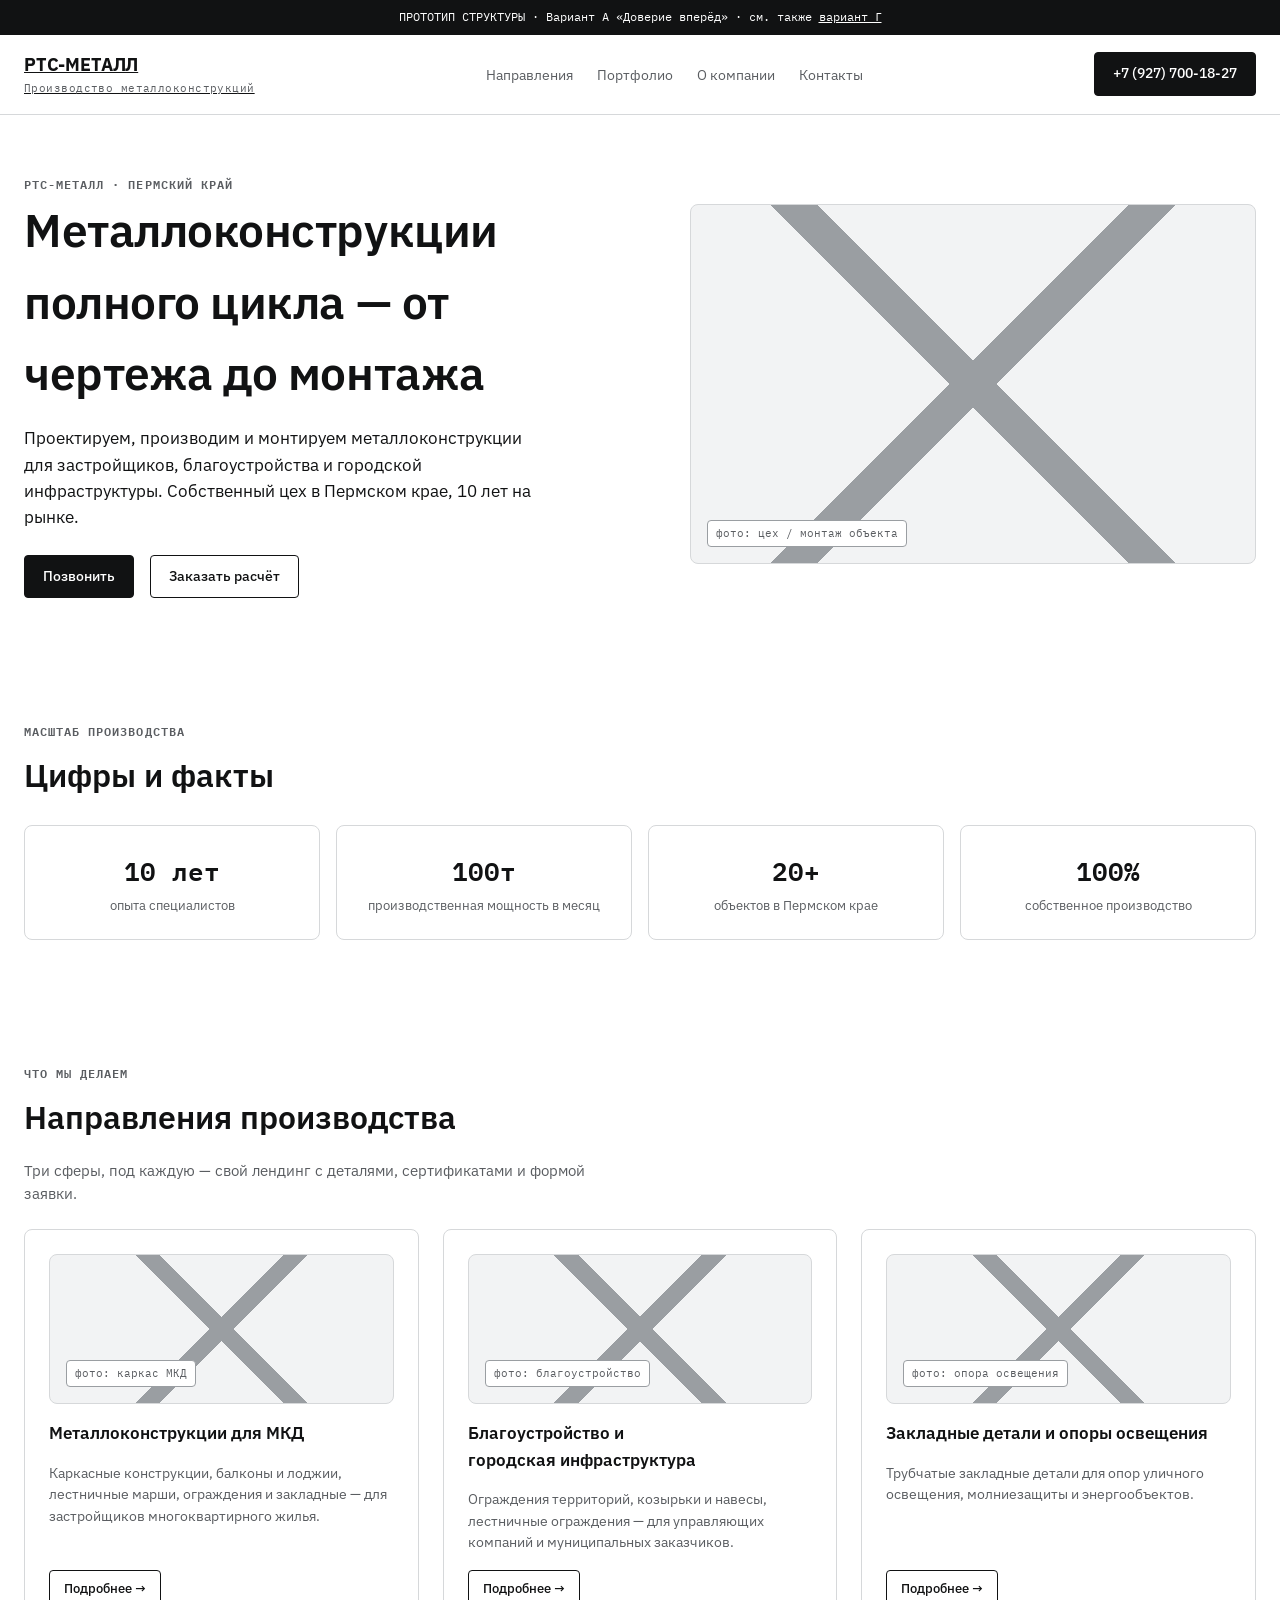
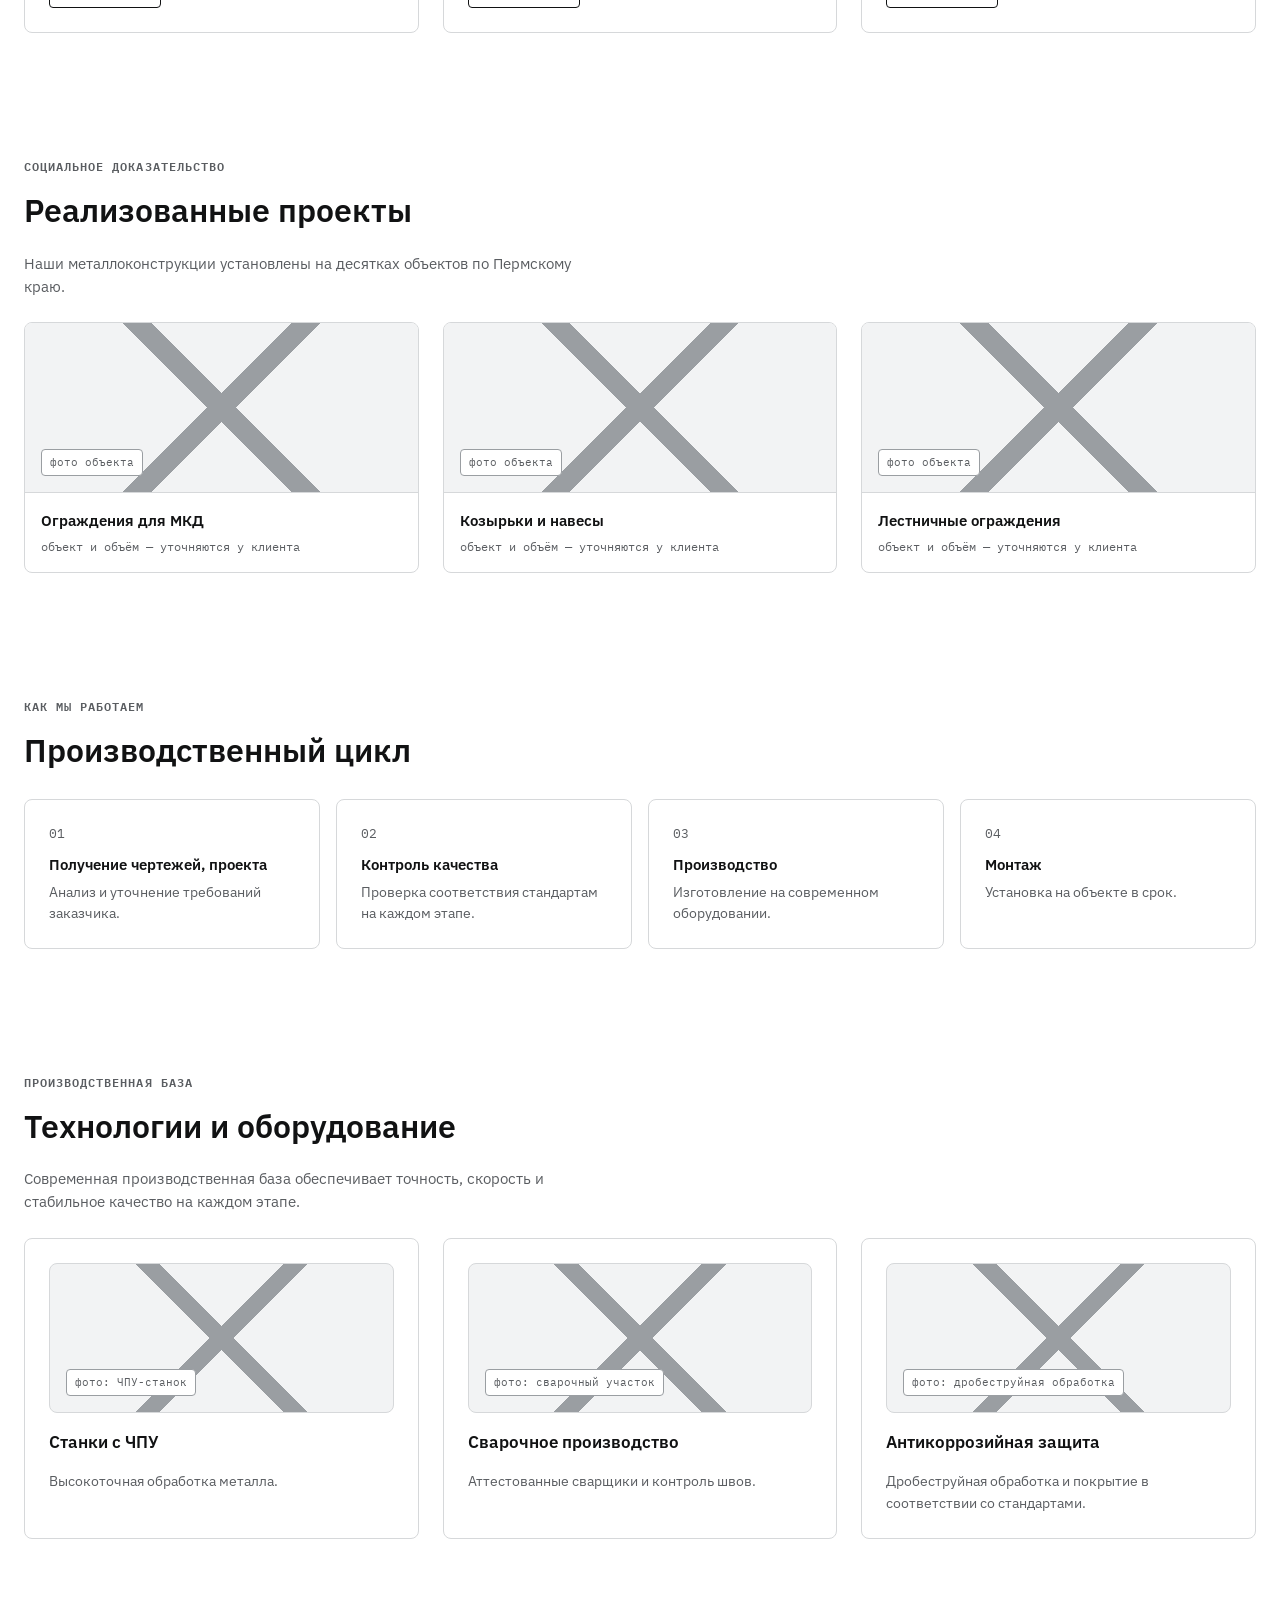
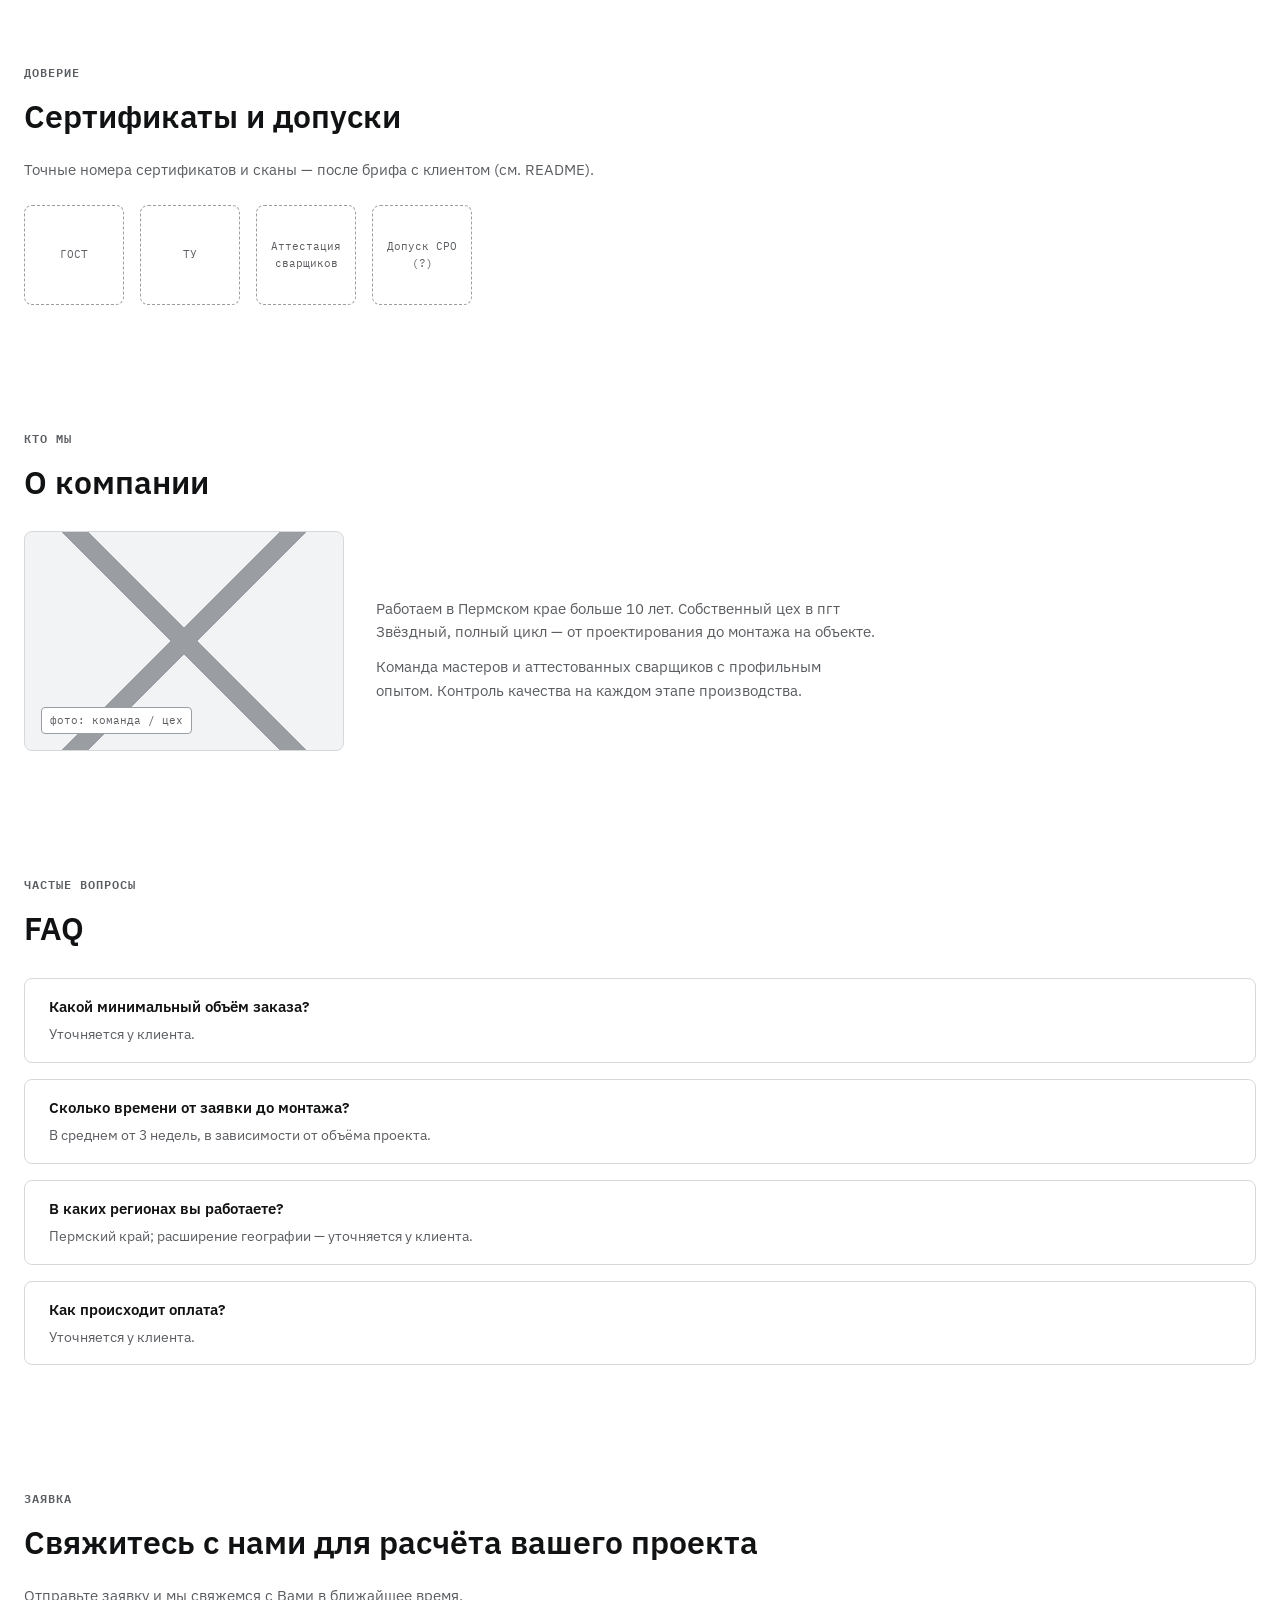
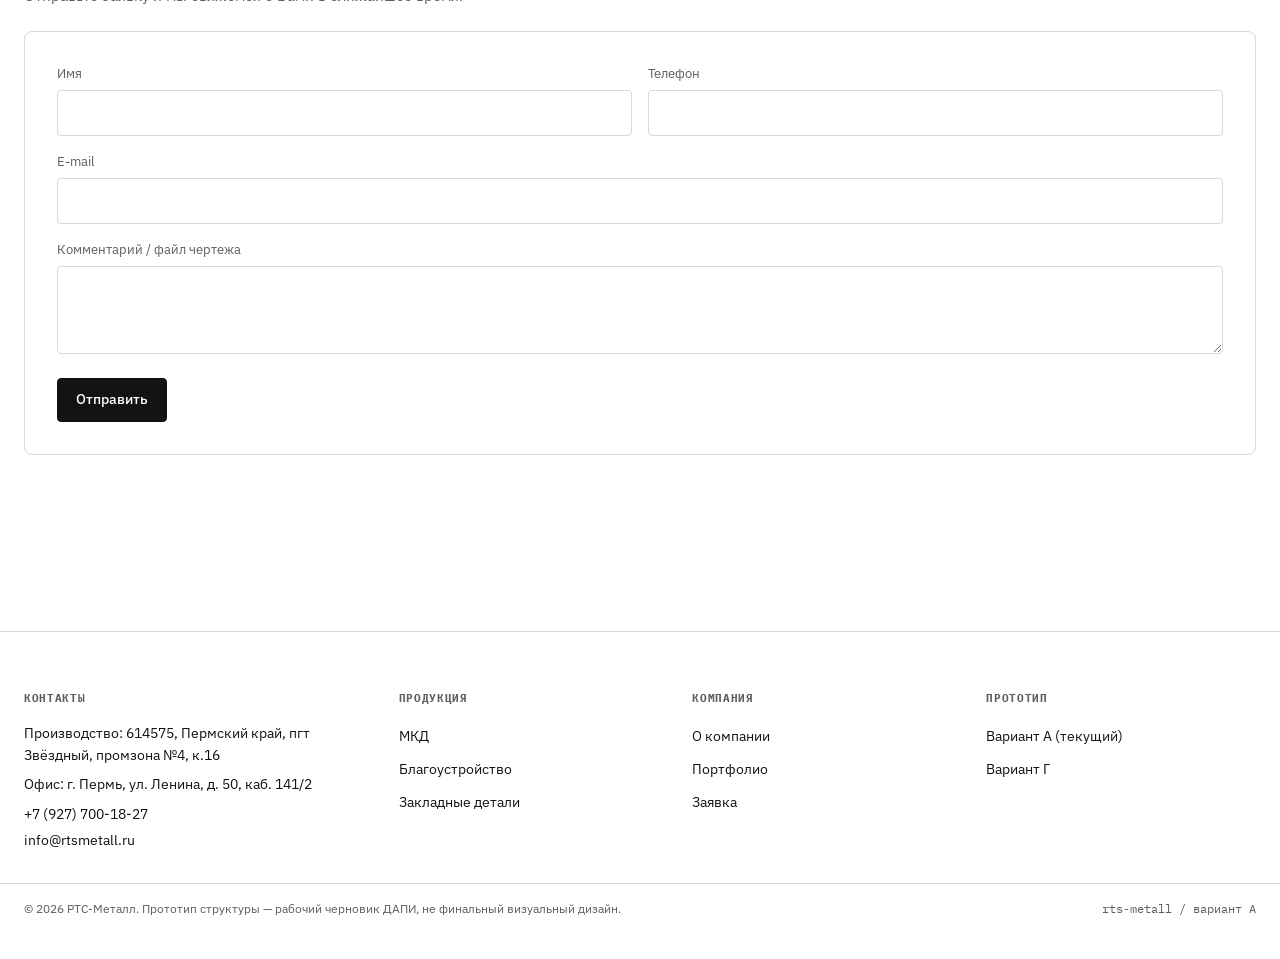
==== index.html @ 7f922df5 "РТС-Металл: черно-белый прототип структуры (варианты А и Г) Вариант А (/) — доверие вперед, цифры ср" ====
<!doctype html>
<html lang="ru">
<head>
<meta charset="utf-8">
<meta name="viewport" content="width=device-width, initial-scale=1">
<title>РТС-Металл — прототип (вариант А)</title>
<meta name="robots" content="noindex, nofollow">
<link rel="preconnect" href="https://fonts.googleapis.com">
<link rel="stylesheet" href="https://fonts.googleapis.com/css2?family=IBM+Plex+Sans:wght@400;500;600;700&family=IBM+Plex+Mono:wght@400;500;600&display=swap">
<link rel="stylesheet" href="/styles.css">
</head>
<body>

<div class="proto-bar">ПРОТОТИП СТРУКТУРЫ · Вариант А «Доверие вперёд» · см. также <a href="/v2/">вариант Г</a></div>

<header class="site-header">
  <div class="container row">
    <a href="/" class="logo">РТС-МЕТАЛЛ<small>Производство металлоконструкций</small></a>
    <ul class="main-nav">
      <li><a href="#directions">Направления</a></li>
      <li><a href="#cases">Портфолио</a></li>
      <li><a href="#company">О компании</a></li>
      <li><a href="#contacts">Контакты</a></li>
    </ul>
    <a class="btn solid" href="tel:+79277001827">+7 (927) 700-18-27</a>
  </div>
</header>

<main>

  <section class="container hero">
    <div>
      <span class="eyebrow">РТС-Металл · Пермский край</span>
      <h1>Металлоконструкции полного цикла — от чертежа до монтажа</h1>
      <p class="lede">Проектируем, производим и монтируем металлоконструкции для застройщиков, благоустройства и городской инфраструктуры. Собственный цех в Пермском крае, 10 лет на рынке.</p>
      <div class="ctas">
        <a class="btn solid" href="tel:+79277001827">Позвонить</a>
        <a class="btn" href="#form">Заказать расчёт</a>
      </div>
    </div>
    <div class="ph-img"><span class="cap">фото: цех / монтаж объекта</span></div>
  </section>

  <section class="container section">
    <span class="eyebrow">Масштаб производства</span>
    <h2>Цифры и факты</h2>
    <div class="stats-grid">
      <div class="stat-box"><div class="num">10 лет</div><div class="cap">опыта специалистов</div></div>
      <div class="stat-box"><div class="num">100т</div><div class="cap">производственная мощность в месяц</div></div>
      <div class="stat-box"><div class="num">20+</div><div class="cap">объектов в Пермском крае</div></div>
      <div class="stat-box"><div class="num">100%</div><div class="cap">собственное производство</div></div>
    </div>
  </section>

  <section class="container section" id="directions">
    <span class="eyebrow">Что мы делаем</span>
    <h2>Направления производства</h2>
    <p class="lede">Три сферы, под каждую — свой лендинг с деталями, сертификатами и формой заявки.</p>
    <div class="cards-3">
      <div class="card">
        <div class="ph-img"><span class="cap">фото: каркас МКД</span></div>
        <h3>Металлоконструкции для МКД</h3>
        <p>Каркасные конструкции, балконы и лоджии, лестничные марши, ограждения и закладные — для застройщиков многоквартирного жилья.</p>
        <a class="btn small" href="#">Подробнее →</a>
      </div>
      <div class="card">
        <div class="ph-img"><span class="cap">фото: благоустройство</span></div>
        <h3>Благоустройство и городская инфраструктура</h3>
        <p>Ограждения территорий, козырьки и навесы, лестничные ограждения — для управляющих компаний и муниципальных заказчиков.</p>
        <a class="btn small" href="#">Подробнее →</a>
      </div>
      <div class="card">
        <div class="ph-img"><span class="cap">фото: опора освещения</span></div>
        <h3>Закладные детали и опоры освещения</h3>
        <p>Трубчатые закладные детали для опор уличного освещения, молниезащиты и энергообъектов.</p>
        <a class="btn small" href="#">Подробнее →</a>
      </div>
    </div>
  </section>

  <section class="container section" id="cases">
    <span class="eyebrow">Социальное доказательство</span>
    <h2>Реализованные проекты</h2>
    <p class="lede">Наши металлоконструкции установлены на десятках объектов по Пермскому краю.</p>
    <div class="cases">
      <div class="case">
        <div class="ph-img"><span class="cap">фото объекта</span></div>
        <div class="body"><h4>Ограждения для МКД</h4><div class="meta">объект и объём — уточняются у клиента</div></div>
      </div>
      <div class="case">
        <div class="ph-img"><span class="cap">фото объекта</span></div>
        <div class="body"><h4>Козырьки и навесы</h4><div class="meta">объект и объём — уточняются у клиента</div></div>
      </div>
      <div class="case">
        <div class="ph-img"><span class="cap">фото объекта</span></div>
        <div class="body"><h4>Лестничные ограждения</h4><div class="meta">объект и объём — уточняются у клиента</div></div>
      </div>
    </div>
  </section>

  <section class="container section">
    <span class="eyebrow">Как мы работаем</span>
    <h2>Производственный цикл</h2>
    <div class="steps">
      <div class="step"><div class="n">01</div><h4>Получение чертежей, проекта</h4><p>Анализ и уточнение требований заказчика.</p></div>
      <div class="step"><div class="n">02</div><h4>Контроль качества</h4><p>Проверка соответствия стандартам на каждом этапе.</p></div>
      <div class="step"><div class="n">03</div><h4>Производство</h4><p>Изготовление на современном оборудовании.</p></div>
      <div class="step"><div class="n">04</div><h4>Монтаж</h4><p>Установка на объекте в срок.</p></div>
    </div>
  </section>

  <section class="container section">
    <span class="eyebrow">Производственная база</span>
    <h2>Технологии и оборудование</h2>
    <p class="lede">Современная производственная база обеспечивает точность, скорость и стабильное качество на каждом этапе.</p>
    <div class="cards-3">
      <div class="card"><div class="ph-img"><span class="cap">фото: ЧПУ-станок</span></div><h3>Станки с ЧПУ</h3><p>Высокоточная обработка металла.</p></div>
      <div class="card"><div class="ph-img"><span class="cap">фото: сварочный участок</span></div><h3>Сварочное производство</h3><p>Аттестованные сварщики и контроль швов.</p></div>
      <div class="card"><div class="ph-img"><span class="cap">фото: дробеструйная обработка</span></div><h3>Антикоррозийная защита</h3><p>Дробеструйная обработка и покрытие в соответствии со стандартами.</p></div>
    </div>
  </section>

  <section class="container section">
    <span class="eyebrow">Доверие</span>
    <h2>Сертификаты и допуски</h2>
    <p class="lede">Точные номера сертификатов и сканы — после брифа с клиентом (см. README).</p>
    <div class="badges">
      <div class="badge"><span>ГОСТ</span></div>
      <div class="badge"><span>ТУ</span></div>
      <div class="badge"><span>Аттестация сварщиков</span></div>
      <div class="badge"><span>Допуск СРО (?)</span></div>
    </div>
  </section>

  <section class="container section" id="company">
    <span class="eyebrow">Кто мы</span>
    <h2>О компании</h2>
    <div class="team">
      <div class="ph-img"><span class="cap">фото: команда / цех</span></div>
      <div>
        <p>Работаем в Пермском крае больше 10 лет. Собственный цех в пгт Звёздный, полный цикл — от проектирования до монтажа на объекте.</p>
        <p style="margin-top:12px">Команда мастеров и аттестованных сварщиков с профильным опытом. Контроль качества на каждом этапе производства.</p>
      </div>
    </div>
  </section>

  <section class="container section">
    <span class="eyebrow">Частые вопросы</span>
    <h2>FAQ</h2>
    <div class="faq">
      <div class="faq-item"><h4>Какой минимальный объём заказа?</h4><p>Уточняется у клиента.</p></div>
      <div class="faq-item"><h4>Сколько времени от заявки до монтажа?</h4><p>В среднем от 3 недель, в зависимости от объёма проекта.</p></div>
      <div class="faq-item"><h4>В каких регионах вы работаете?</h4><p>Пермский край; расширение географии — уточняется у клиента.</p></div>
      <div class="faq-item"><h4>Как происходит оплата?</h4><p>Уточняется у клиента.</p></div>
    </div>
  </section>

  <section class="container section" id="form">
    <span class="eyebrow">Заявка</span>
    <h2>Свяжитесь с нами для расчёта вашего проекта</h2>
    <p class="lede">Отправьте заявку и мы свяжемся с Вами в ближайшее время.</p>
    <form class="form">
      <div class="field"><label for="name">Имя</label><input id="name" type="text" required></div>
      <div class="field"><label for="phone">Телефон</label><input id="phone" type="tel" required></div>
      <div class="field full"><label for="email">E-mail</label><input id="email" type="email"></div>
      <div class="field full"><label for="comment">Комментарий / файл чертежа</label><textarea id="comment"></textarea></div>
      <button class="btn solid" type="submit">Отправить</button>
    </form>
  </section>

</main>

<footer class="site-footer" id="contacts">
  <div class="container footer-grid">
    <div>
      <h5>Контакты</h5>
      <p>Производство: 614575, Пермский край, пгт Звёздный, промзона №4, к.16</p>
      <p style="margin-top:8px">Офис: г. Пермь, ул. Ленина, д. 50, каб. 141/2</p>
      <p style="margin-top:8px"><a href="tel:+79277001827">+7 (927) 700-18-27</a></p>
      <p style="margin-top:4px"><a href="mailto:info@rtsmetall.ru">info@rtsmetall.ru</a></p>
    </div>
    <div>
      <h5>Продукция</h5>
      <ul><li><a href="#">МКД</a></li><li><a href="#">Благоустройство</a></li><li><a href="#">Закладные детали</a></li></ul>
    </div>
    <div>
      <h5>Компания</h5>
      <ul><li><a href="#company">О компании</a></li><li><a href="#cases">Портфолио</a></li><li><a href="#form">Заявка</a></li></ul>
    </div>
    <div>
      <h5>Прототип</h5>
      <ul><li><a href="/">Вариант А (текущий)</a></li><li><a href="/v2/">Вариант Г</a></li></ul>
    </div>
  </div>
  <div class="container footer-bottom">
    <span>© 2026 РТС-Металл. Прототип структуры — рабочий черновик ДАПИ, не финальный визуальный дизайн.</span>
    <span class="mono">rts-metall / вариант А</span>
  </div>
</footer>

</body>
</html>
---- styles.css ----
/* РТС-Металл — прототип. Чёрно-белый, без брендового цвета — рабочая структура.
   Токены ниже = черновик дизайн-системы проекта (см. README.md). */

:root{
  --ink:#111213;
  --ink-soft:#5a5d61;
  --line:#d6d8da;
  --line-strong:#9a9ea2;
  --panel:#f2f3f4;
  --bg:#ffffff;

  /* сетка 8px */
  --sp-1:8px; --sp-2:16px; --sp-3:24px; --sp-4:32px; --sp-5:40px; --sp-6:56px; --sp-7:80px; --sp-8:120px;
  --container:1280px;

  /* радиусы: 4 — контролы, 8 — карточки, 0 — full-bleed */
  --r-control:4px; --r-card:8px;
  --rhythm-desktop:120px; --rhythm-mobile:60px;
}

*{box-sizing:border-box}
html{-webkit-text-size-adjust:100%}
body{
  margin:0; background:var(--bg); color:var(--ink);
  font-family:"IBM Plex Sans",system-ui,-apple-system,"Segoe UI",sans-serif;
  line-height:1.55; font-size:16px;
}
.mono{font-family:"IBM Plex Mono",ui-monospace,Menlo,monospace}
h1,h2,h3,h4{margin:0; font-weight:600; text-wrap:balance}
p{margin:0}
a{color:inherit}
img{max-width:100%; display:block}
button{font:inherit; cursor:pointer}

.container{max-width:var(--container); margin:0 auto; padding:0 var(--sp-3)}
@media (max-width:720px){ .container{padding:0 var(--sp-2)} }

/* прототип-плашка */
.proto-bar{
  background:var(--ink); color:var(--bg); font-family:"IBM Plex Mono",monospace; font-size:12px;
  text-align:center; padding:var(--sp-1) var(--sp-2);
}
.proto-bar a{color:var(--bg); text-decoration:underline}

/* header */
.site-header{
  border-bottom:1px solid var(--line);
  padding:var(--sp-2) 0;
}
.site-header .row{display:flex; align-items:center; justify-content:space-between; gap:var(--sp-3)}
.logo{font-weight:700; font-size:18px; letter-spacing:-.01em}
.logo small{display:block; font-weight:400; font-size:11px; color:var(--ink-soft); font-family:"IBM Plex Mono",monospace; letter-spacing:.04em; margin-top:2px}
.main-nav{display:flex; gap:var(--sp-3); list-style:none; margin:0; padding:0}
.main-nav a{text-decoration:none; font-size:14px; color:var(--ink-soft)}
.main-nav a:hover{color:var(--ink)}
.btn{
  display:inline-flex; align-items:center; gap:6px; font-size:14px; font-weight:500;
  padding:10px 18px; border-radius:var(--r-control); border:1px solid var(--ink); text-decoration:none;
  background:transparent; color:var(--ink);
}
.btn.solid{background:var(--ink); color:var(--bg)}
.btn.small{padding:8px 14px; font-size:13px}
@media (max-width:760px){ .main-nav{display:none} }

/* section rhythm */
.section{padding-top:var(--rhythm-mobile); padding-bottom:0}
@media (min-width:761px){ .section{padding-top:var(--rhythm-desktop)} }
.section:last-of-type{padding-bottom:var(--rhythm-mobile)}
@media (min-width:761px){ .section:last-of-type{padding-bottom:var(--rhythm-desktop)} }

.eyebrow{
  font-family:"IBM Plex Mono",monospace; font-size:11.5px; text-transform:uppercase; letter-spacing:.09em;
  color:var(--ink-soft); font-weight:600;
}
.section h2{font-size:clamp(24px,3vw,32px); margin-top:var(--sp-1)}
.section .lede{color:var(--ink-soft); font-size:15px; margin-top:var(--sp-2); max-width:64ch}
.rule{border:none; border-top:1px solid var(--line); margin:var(--sp-3) 0 0}

/* placeholder photo */
.ph-img{
  position:relative; background:var(--panel); border:1px solid var(--line); border-radius:var(--r-card);
  background-image:
    linear-gradient(135deg, transparent 47.5%, var(--line-strong) 47.5%, var(--line-strong) 52.5%, transparent 52.5%),
    linear-gradient(45deg, transparent 47.5%, var(--line-strong) 47.5%, var(--line-strong) 52.5%, transparent 52.5%);
}
.ph-img.full-bleed{border-radius:0; border-left:none; border-right:none}
.ph-img .cap{
  position:absolute; left:var(--sp-2); bottom:var(--sp-2); font-family:"IBM Plex Mono",monospace;
  font-size:11px; background:var(--bg); border:1px solid var(--line-strong); border-radius:var(--r-control);
  padding:4px 8px; color:var(--ink-soft);
}

/* hero A */
.hero{display:grid; grid-template-columns:1.05fr .95fr; gap:var(--sp-5); align-items:center; padding-top:var(--sp-6)}
@media (max-width:900px){ .hero{grid-template-columns:1fr; padding-top:var(--sp-4)} }
.hero h1{font-size:clamp(30px,4.2vw,46px); letter-spacing:-.01em}
.hero .lede{font-size:17px; margin-top:var(--sp-2); max-width:52ch}
.hero .ctas{display:flex; gap:var(--sp-2); margin-top:var(--sp-3); flex-wrap:wrap}
.hero .ph-img{height:360px}
@media (max-width:900px){ .hero .ph-img{height:220px} }

/* hero split (Г) */
.hero-split{display:grid; grid-template-columns:1.15fr .85fr; gap:var(--sp-5); align-items:start; padding-top:var(--sp-6)}
@media (max-width:900px){ .hero-split{grid-template-columns:1fr; padding-top:var(--sp-4)} }
.hero-split h1{font-size:clamp(28px,3.8vw,40px); letter-spacing:-.01em}
.hero-split .lede{font-size:16px; margin-top:var(--sp-2); max-width:50ch}
.stat-inline{display:flex; gap:var(--sp-4); margin-top:var(--sp-3); padding-top:var(--sp-2); border-top:1px dashed var(--line)}
.stat-inline div b{display:block; font-size:20px}
.stat-inline div span{font-family:"IBM Plex Mono",monospace; font-size:11.5px; color:var(--ink-soft)}
.form-card{border:1px solid var(--ink); border-radius:var(--r-card); padding:var(--sp-3)}
.form-card h3{font-size:16px}
.form-card .lede{font-size:13.5px; margin-top:6px}

/* stats grid */
.stats-grid{display:grid; grid-template-columns:repeat(4,1fr); gap:var(--sp-2); margin-top:var(--sp-3)}
@media (max-width:760px){ .stats-grid{grid-template-columns:repeat(2,1fr)} }
.stat-box{border:1px solid var(--line); border-radius:var(--r-card); padding:var(--sp-3); text-align:center}
.stat-box .num{font-family:"IBM Plex Mono",monospace; font-size:26px; font-weight:600}
.stat-box .cap{font-size:12.5px; color:var(--ink-soft); margin-top:6px}

/* cards grid (directions / tech) */
.cards-3{display:grid; grid-template-columns:repeat(3,1fr); gap:var(--sp-3); margin-top:var(--sp-3)}
@media (max-width:900px){ .cards-3{grid-template-columns:1fr} }
.card{border:1px solid var(--line); border-radius:var(--r-card); padding:var(--sp-3); display:flex; flex-direction:column; gap:var(--sp-2)}
.card .ph-img{height:150px}
.card h3{font-size:17px}
.card p{color:var(--ink-soft); font-size:14px}
.card .btn{align-self:flex-start; margin-top:auto}

/* steps */
.steps{display:grid; grid-template-columns:repeat(4,1fr); gap:var(--sp-2); margin-top:var(--sp-3)}
@media (max-width:760px){ .steps{grid-template-columns:1fr 1fr} }
.step{border:1px solid var(--line); border-radius:var(--r-card); padding:var(--sp-3)}
.step .n{font-family:"IBM Plex Mono",monospace; font-size:13px; color:var(--ink-soft)}
.step h4{font-size:15px; margin-top:var(--sp-1)}
.step p{font-size:13.5px; color:var(--ink-soft); margin-top:6px}

/* cases */
.cases{display:grid; grid-template-columns:repeat(3,1fr); gap:var(--sp-3); margin-top:var(--sp-3)}
@media (max-width:900px){ .cases{grid-template-columns:1fr} }
.case{border:1px solid var(--line); border-radius:var(--r-card); overflow:hidden}
.case .ph-img{height:170px; border-radius:0; border:none; border-bottom:1px solid var(--line)}
.case .body{padding:var(--sp-2)}
.case h4{font-size:15px}
.case .meta{font-family:"IBM Plex Mono",monospace; font-size:11.5px; color:var(--ink-soft); margin-top:6px}

/* certs */
.badges{display:flex; gap:var(--sp-2); flex-wrap:wrap; margin-top:var(--sp-3)}
.badge{
  width:100px; height:100px; border:1px dashed var(--line-strong); border-radius:var(--r-card);
  display:flex; align-items:center; justify-content:center; text-align:center; padding:var(--sp-1);
}
.badge span{font-family:"IBM Plex Mono",monospace; font-size:11px; color:var(--ink-soft)}
.cert-note{font-size:13px; color:var(--ink-soft); margin-top:var(--sp-2)}

/* team */
.team{display:grid; grid-template-columns:320px 1fr; gap:var(--sp-4); margin-top:var(--sp-3); align-items:center}
@media (max-width:760px){ .team{grid-template-columns:1fr} }
.team .ph-img{height:220px}
.team p{color:var(--ink-soft); font-size:15px; margin-top:var(--sp-2); max-width:56ch}

/* faq */
.faq{margin-top:var(--sp-3); display:flex; flex-direction:column; gap:var(--sp-2)}
.faq-item{border:1px solid var(--line); border-radius:var(--r-card); padding:var(--sp-2) var(--sp-3)}
.faq-item h4{font-size:15px}
.faq-item p{font-size:14px; color:var(--ink-soft); margin-top:6px}

/* form */
.form{border:1px solid var(--line); border-radius:var(--r-card); padding:var(--sp-4); margin-top:var(--sp-3); display:grid; grid-template-columns:1fr 1fr; gap:var(--sp-2)}
@media (max-width:760px){ .form{grid-template-columns:1fr; padding:var(--sp-3)} }
.form .field{grid-column:span 1; display:flex; flex-direction:column; gap:6px}
.form .field.full{grid-column:1/-1}
.form label{font-size:12.5px; color:var(--ink-soft)}
.form input, .form textarea{
  border:1px solid var(--line); border-radius:var(--r-control); padding:10px 12px; font:inherit; background:var(--bg); color:var(--ink);
}
.form textarea{resize:vertical; min-height:88px}
.form .btn{grid-column:1/-1; justify-self:start; margin-top:var(--sp-1)}

/* sticky bar (variant Г) */
.sticky-cta{
  position:sticky; bottom:0; z-index:5; background:var(--ink); color:var(--bg);
  border-top:1px solid var(--ink);
}
.sticky-cta .row{display:flex; align-items:center; justify-content:space-between; padding:var(--sp-2) var(--sp-3); gap:var(--sp-2)}
.sticky-cta .phone{font-family:"IBM Plex Mono",monospace; font-size:14px}
.sticky-cta .btn.solid{background:var(--bg); color:var(--ink); border-color:var(--bg)}

/* footer */
.site-footer{border-top:1px solid var(--line); padding:var(--sp-5) 0; margin-top:var(--sp-6)}
.footer-grid{display:grid; grid-template-columns:1.3fr 1fr 1fr 1fr; gap:var(--sp-3)}
@media (max-width:760px){ .footer-grid{grid-template-columns:1fr 1fr} }
.footer-grid h5{font-family:"IBM Plex Mono",monospace; font-size:11px; text-transform:uppercase; letter-spacing:.06em; color:var(--ink-soft); margin-bottom:var(--sp-2)}
.footer-grid ul{list-style:none; margin:0; padding:0; display:flex; flex-direction:column; gap:8px}
.footer-grid a{text-decoration:none; font-size:14px; color:var(--ink)}
.footer-grid p{font-size:14px}
.footer-bottom{
  display:flex; justify-content:space-between; flex-wrap:wrap; gap:8px; margin-top:var(--sp-4);
  padding-top:var(--sp-2); border-top:1px solid var(--line); font-size:12px; color:var(--ink-soft);
}
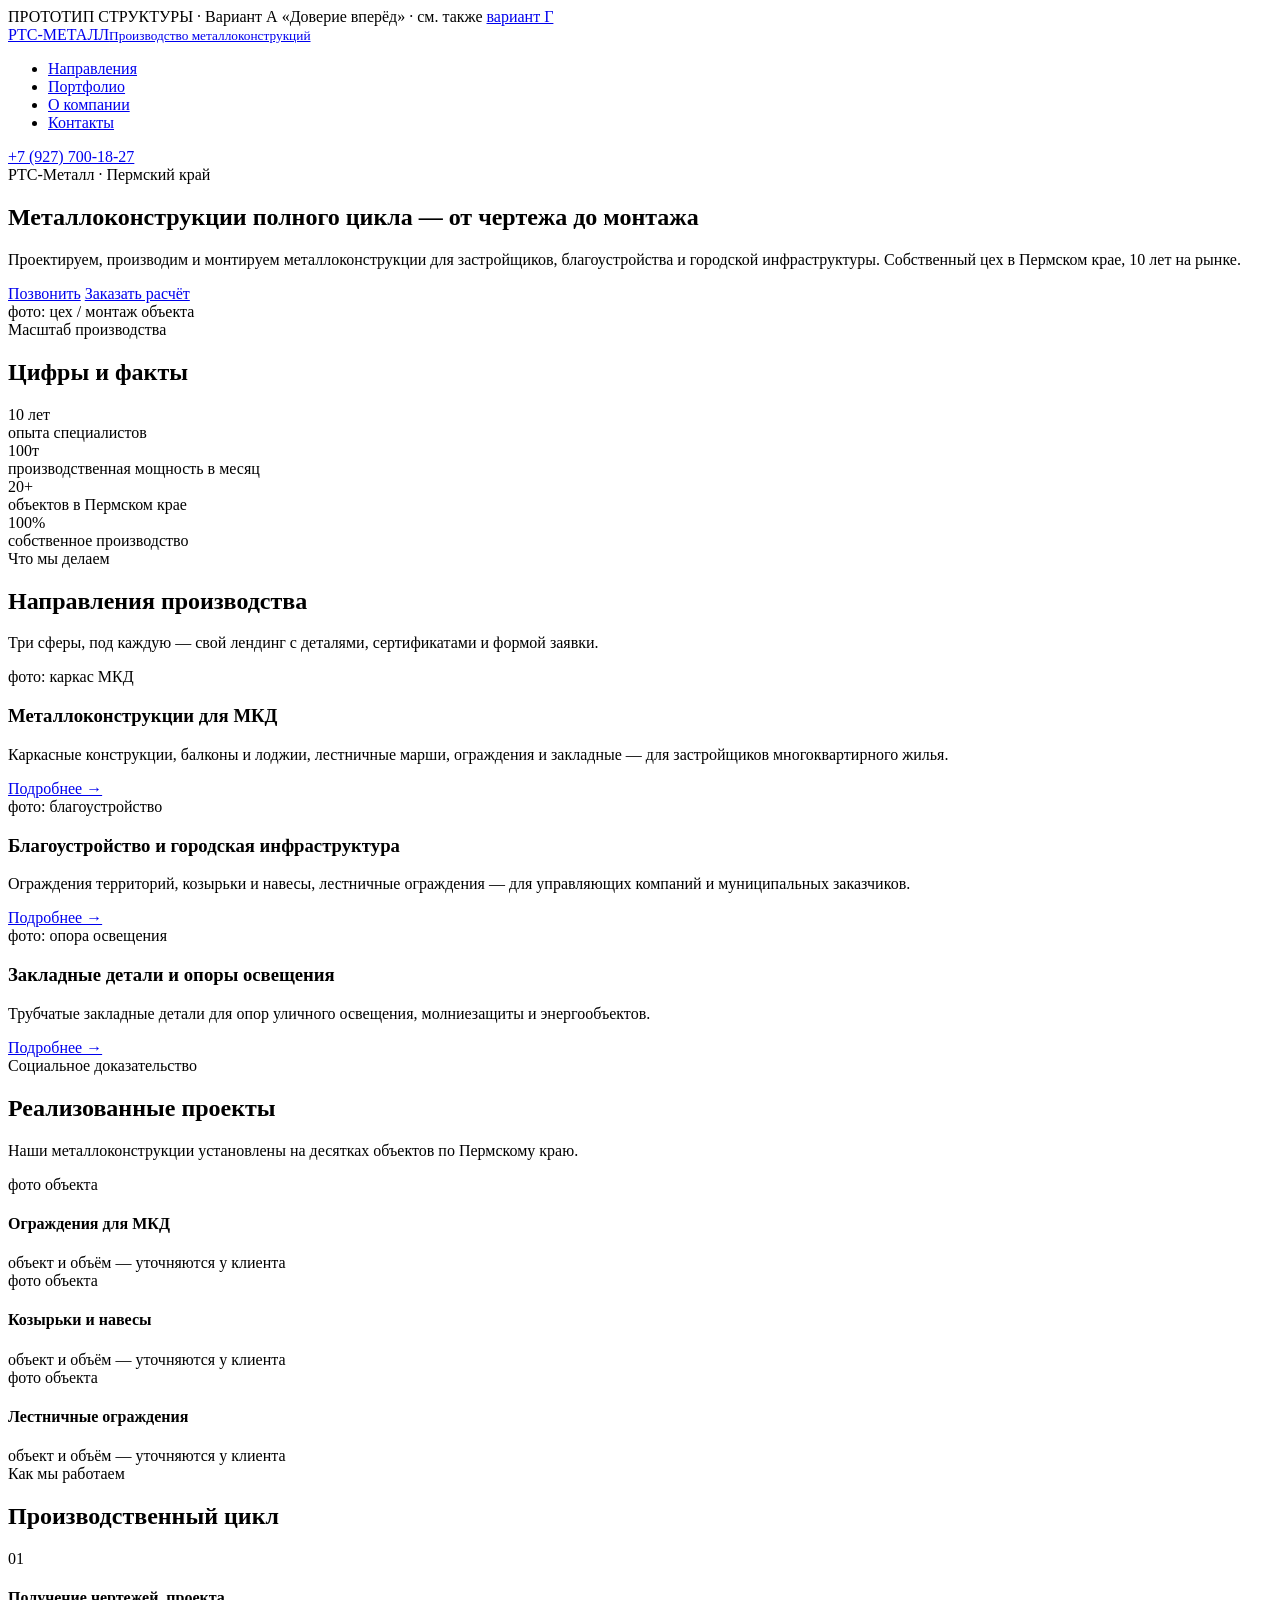
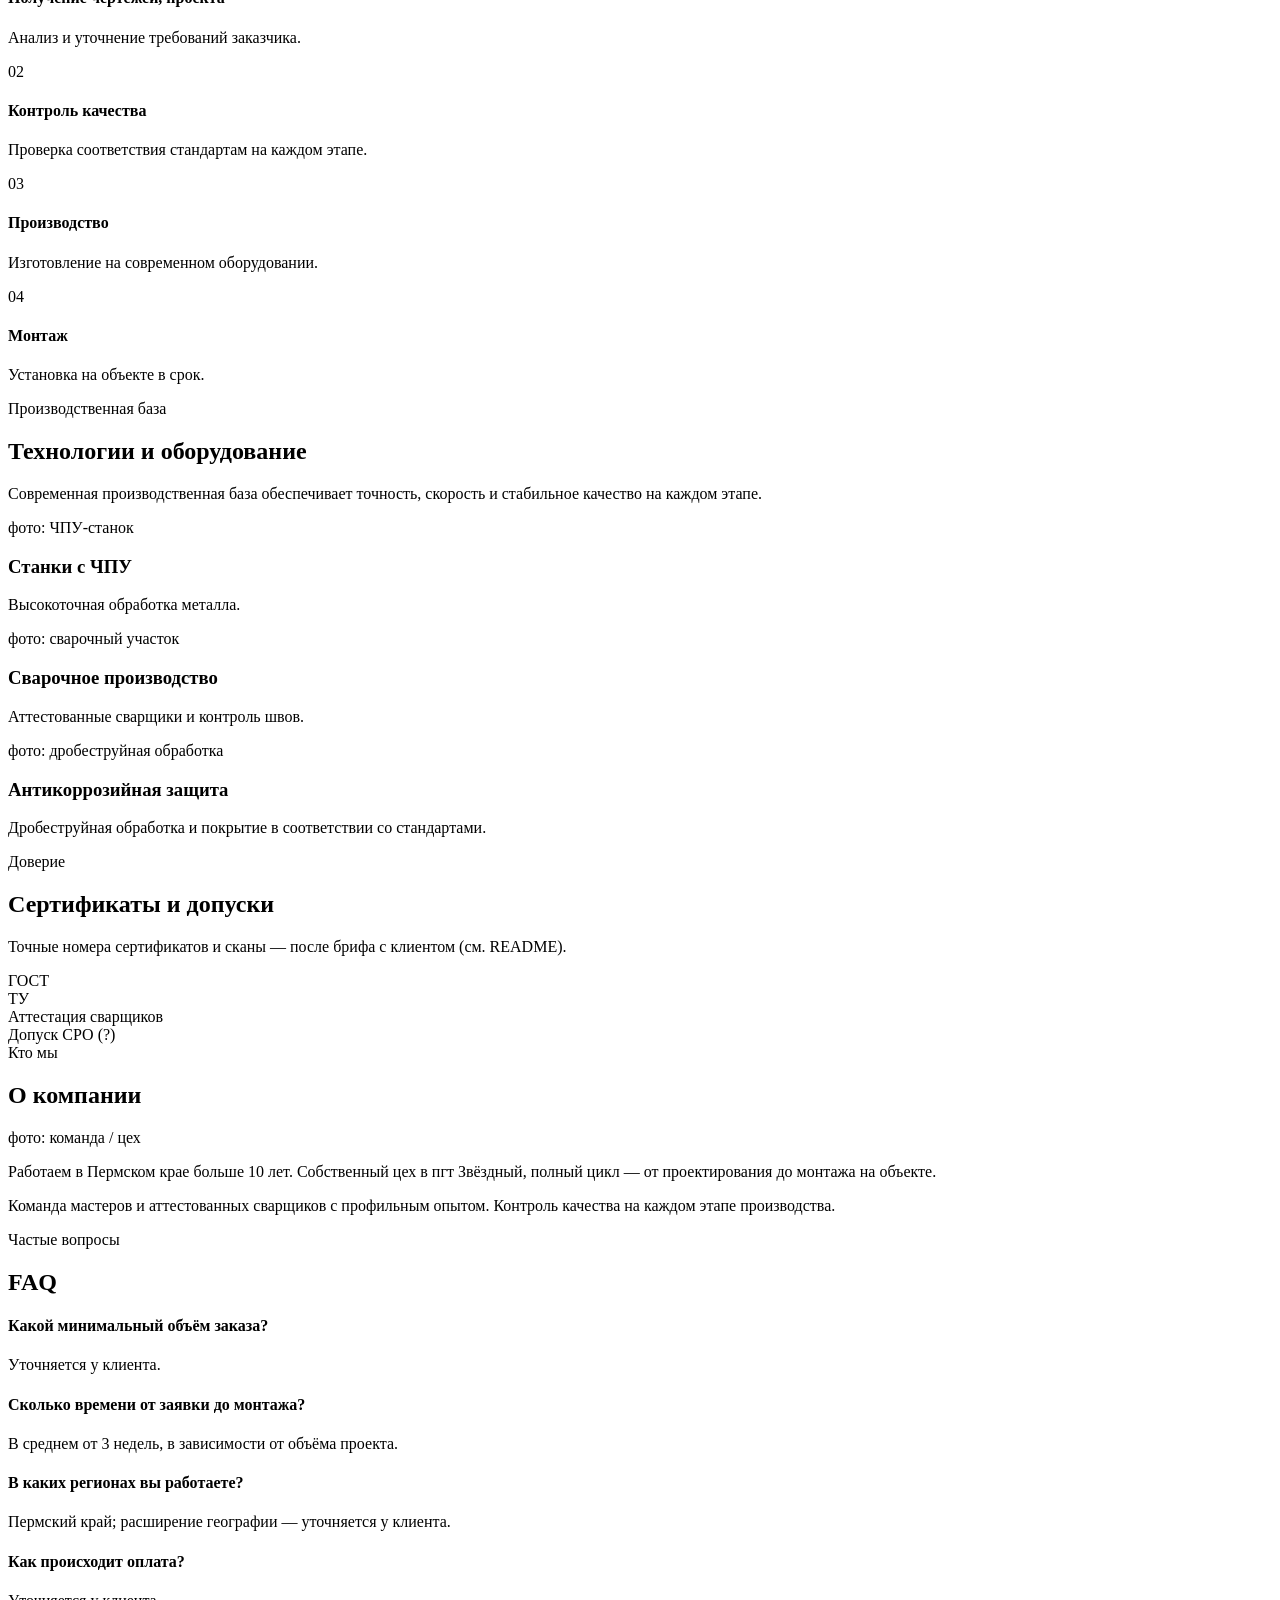
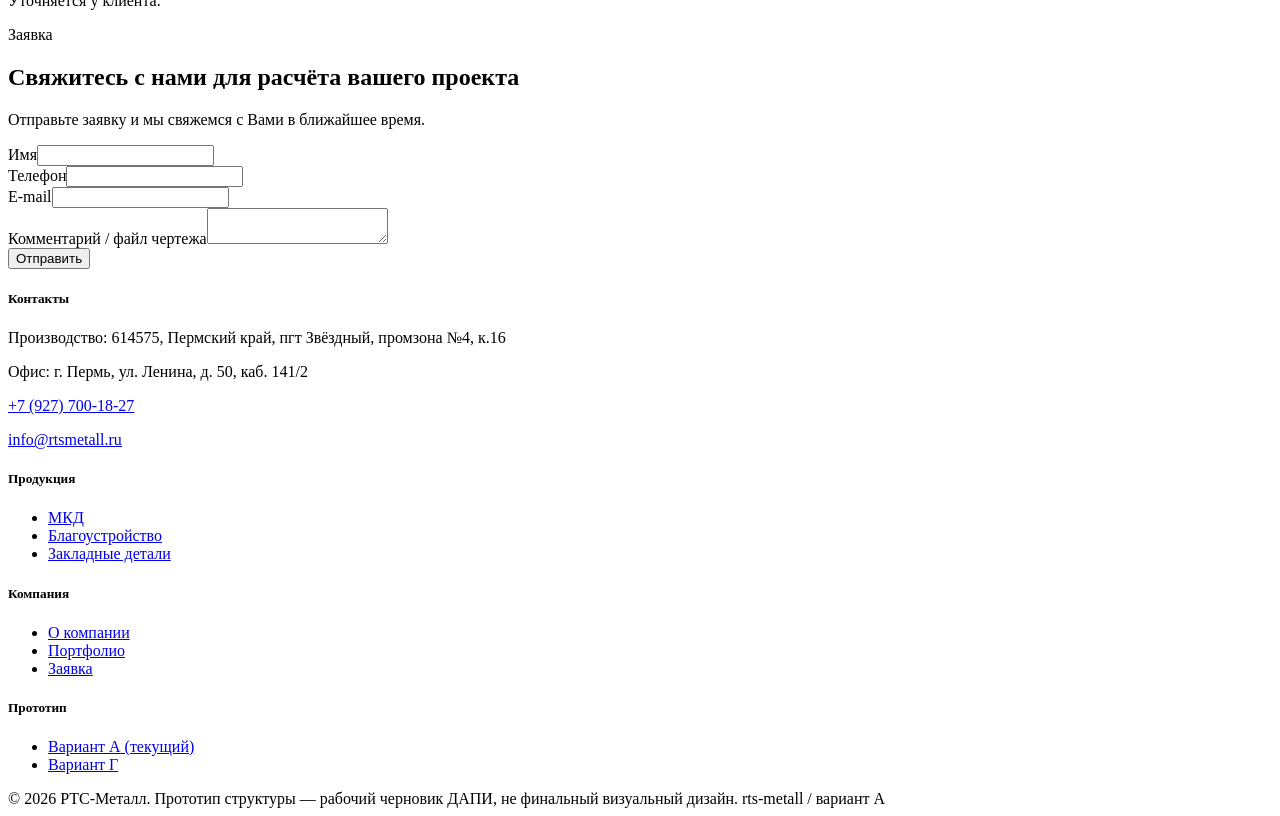
==== commit 8a7a121e: "Fix asset/nav paths for GitHub Pages project subpath Absolute /styles.css and /v2/ links 404'd on tu" ====
--- a/index.html
+++ b/index.html
@@ -7,15 +7,15 @@
 <meta name="robots" content="noindex, nofollow">
 <link rel="preconnect" href="https://fonts.googleapis.com">
 <link rel="stylesheet" href="https://fonts.googleapis.com/css2?family=IBM+Plex+Sans:wght@400;500;600;700&family=IBM+Plex+Mono:wght@400;500;600&display=swap">
-<link rel="stylesheet" href="/styles.css">
+<link rel="stylesheet" href="/rts-metall/styles.css">
 </head>
 <body>
 
-<div class="proto-bar">ПРОТОТИП СТРУКТУРЫ · Вариант А «Доверие вперёд» · см. также <a href="/v2/">вариант Г</a></div>
+<div class="proto-bar">ПРОТОТИП СТРУКТУРЫ · Вариант А «Доверие вперёд» · см. также <a href="/rts-metall/v2/">вариант Г</a></div>
 
 <header class="site-header">
   <div class="container row">
-    <a href="/" class="logo">РТС-МЕТАЛЛ<small>Производство металлоконструкций</small></a>
+    <a href="/rts-metall/" class="logo">РТС-МЕТАЛЛ<small>Производство металлоконструкций</small></a>
     <ul class="main-nav">
       <li><a href="#directions">Направления</a></li>
       <li><a href="#cases">Портфолио</a></li>
@@ -189,7 +189,7 @@
     </div>
     <div>
       <h5>Прототип</h5>
-      <ul><li><a href="/">Вариант А (текущий)</a></li><li><a href="/v2/">Вариант Г</a></li></ul>
+      <ul><li><a href="/rts-metall/">Вариант А (текущий)</a></li><li><a href="/rts-metall/v2/">Вариант Г</a></li></ul>
     </div>
   </div>
   <div class="container footer-bottom">
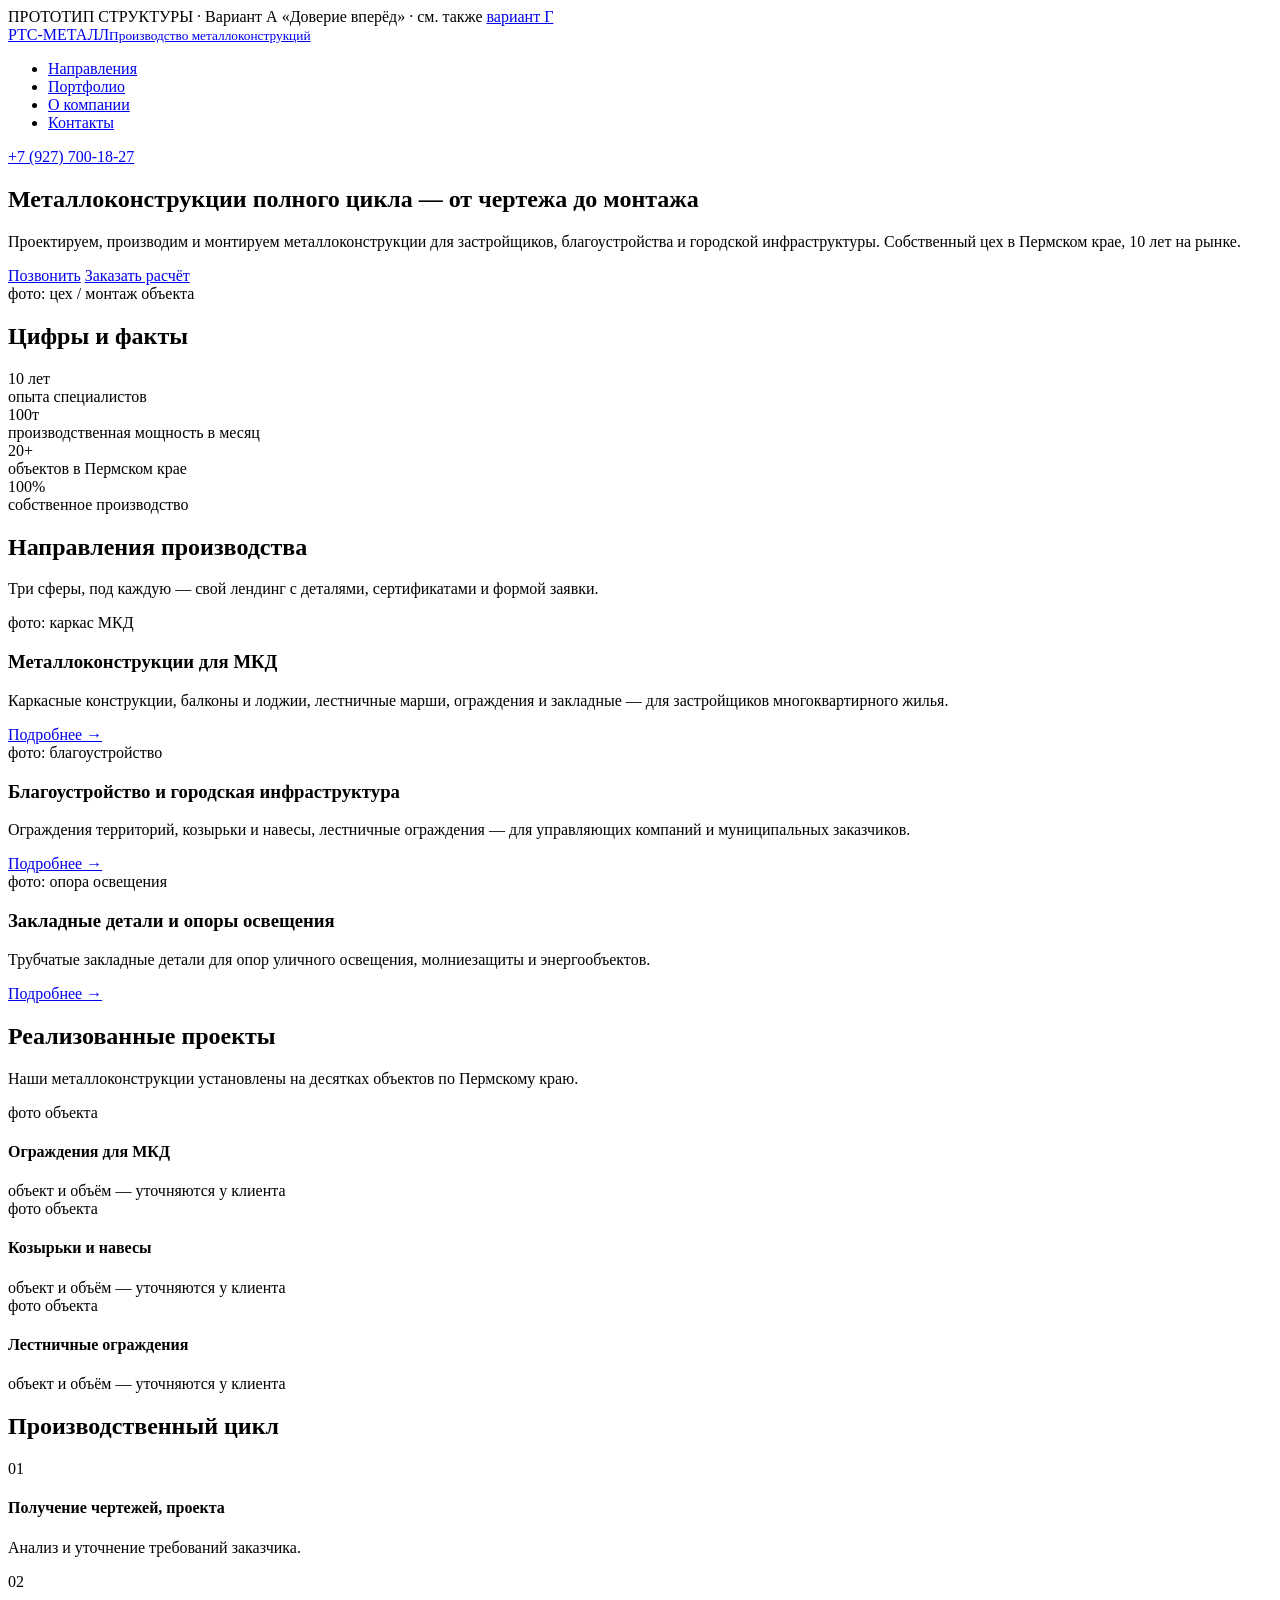
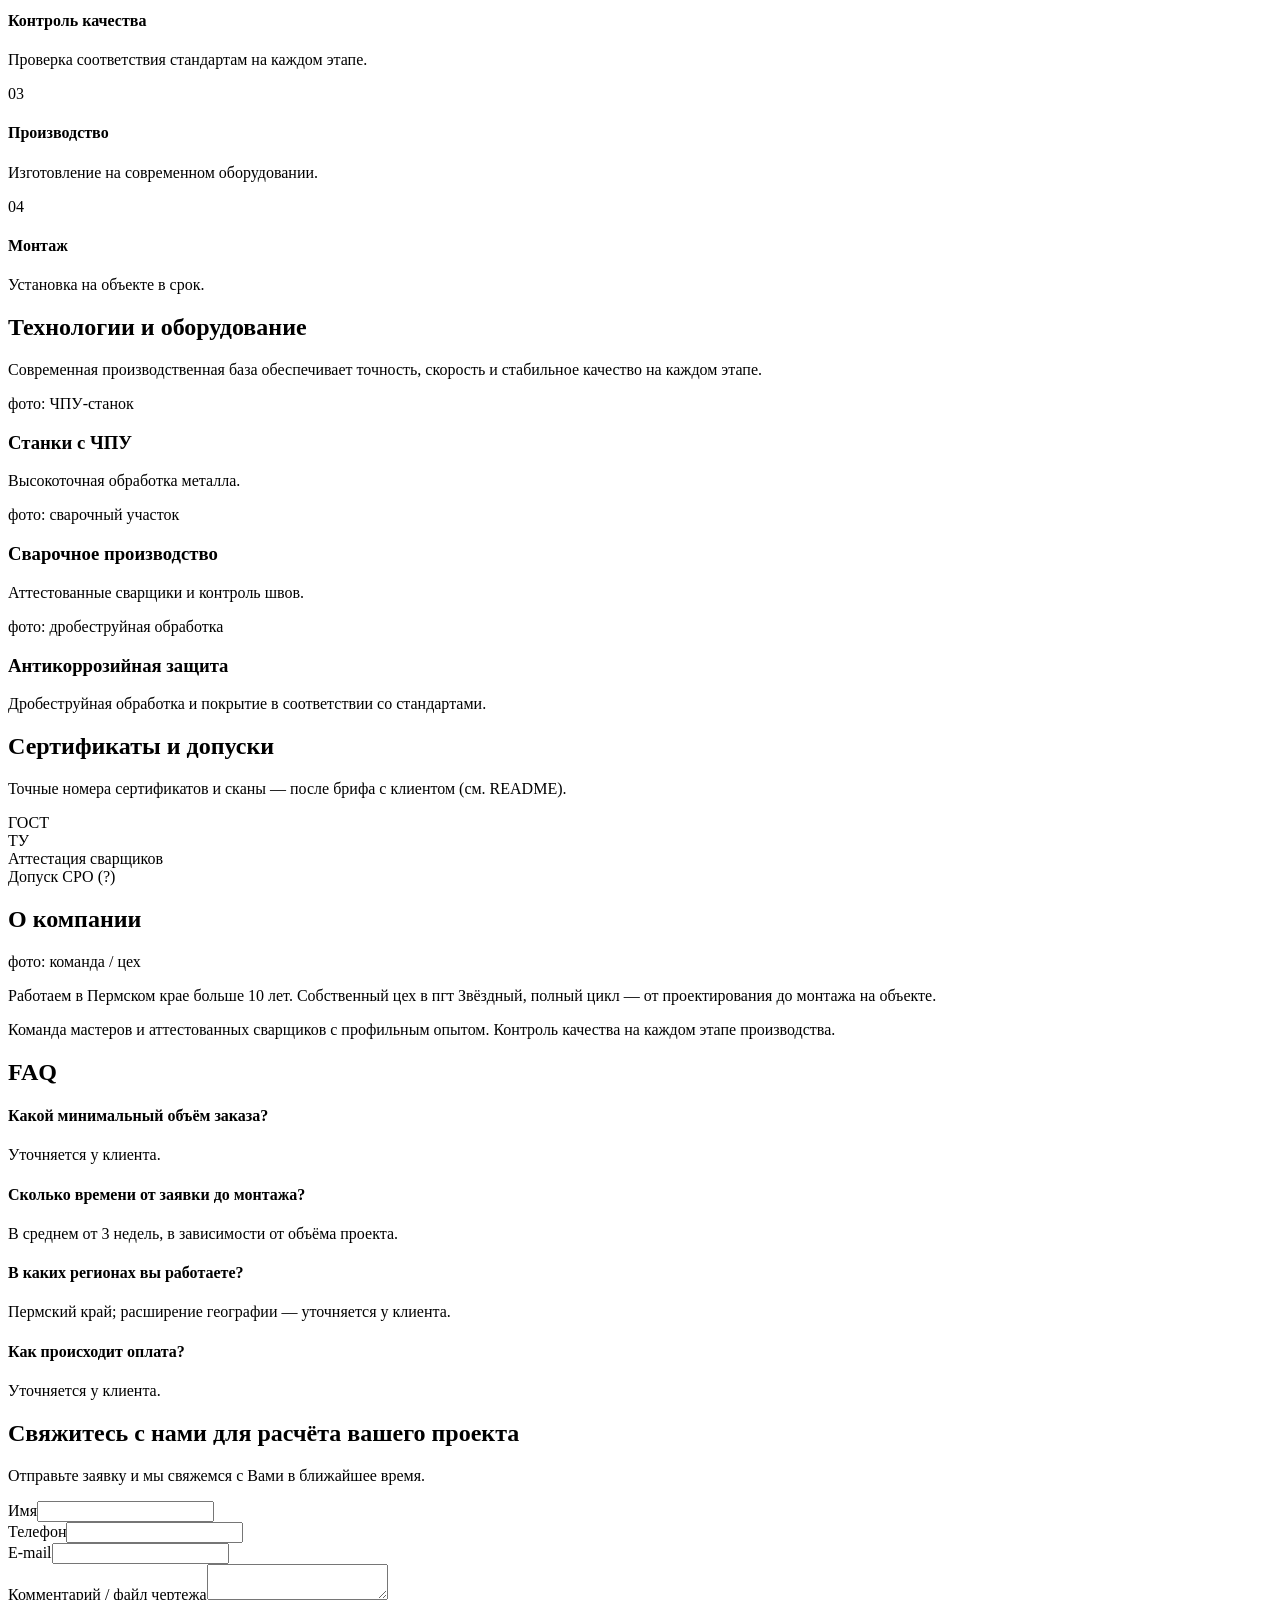
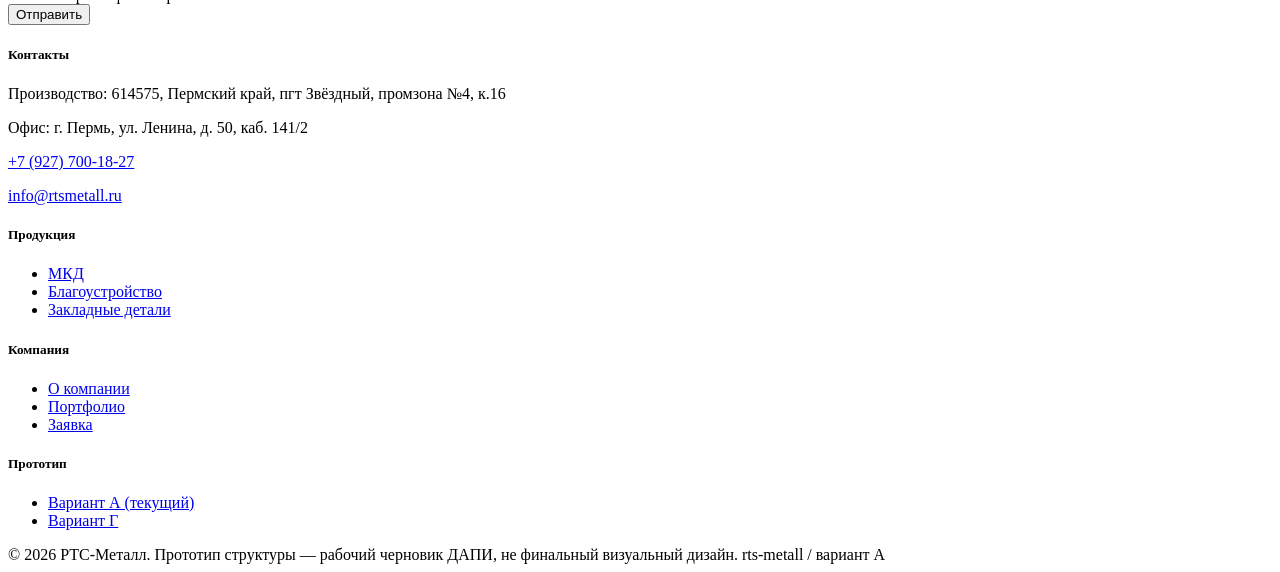
==== commit 86f787c3: "Remove eyebrow/kicker labels above section headings (AI-slop signal) Dropped every <span class="eyeb" ====
--- a/index.html
+++ b/index.html
@@ -30,7 +30,6 @@
 
   <section class="container hero">
     <div>
-      <span class="eyebrow">РТС-Металл · Пермский край</span>
       <h1>Металлоконструкции полного цикла — от чертежа до монтажа</h1>
       <p class="lede">Проектируем, производим и монтируем металлоконструкции для застройщиков, благоустройства и городской инфраструктуры. Собственный цех в Пермском крае, 10 лет на рынке.</p>
       <div class="ctas">
@@ -42,7 +41,6 @@
   </section>
 
   <section class="container section">
-    <span class="eyebrow">Масштаб производства</span>
     <h2>Цифры и факты</h2>
     <div class="stats-grid">
       <div class="stat-box"><div class="num">10 лет</div><div class="cap">опыта специалистов</div></div>
@@ -53,7 +51,6 @@
   </section>
 
   <section class="container section" id="directions">
-    <span class="eyebrow">Что мы делаем</span>
     <h2>Направления производства</h2>
     <p class="lede">Три сферы, под каждую — свой лендинг с деталями, сертификатами и формой заявки.</p>
     <div class="cards-3">
@@ -79,7 +76,6 @@
   </section>
 
   <section class="container section" id="cases">
-    <span class="eyebrow">Социальное доказательство</span>
     <h2>Реализованные проекты</h2>
     <p class="lede">Наши металлоконструкции установлены на десятках объектов по Пермскому краю.</p>
     <div class="cases">
@@ -99,7 +95,6 @@
   </section>
 
   <section class="container section">
-    <span class="eyebrow">Как мы работаем</span>
     <h2>Производственный цикл</h2>
     <div class="steps">
       <div class="step"><div class="n">01</div><h4>Получение чертежей, проекта</h4><p>Анализ и уточнение требований заказчика.</p></div>
@@ -110,7 +105,6 @@
   </section>
 
   <section class="container section">
-    <span class="eyebrow">Производственная база</span>
     <h2>Технологии и оборудование</h2>
     <p class="lede">Современная производственная база обеспечивает точность, скорость и стабильное качество на каждом этапе.</p>
     <div class="cards-3">
@@ -121,7 +115,6 @@
   </section>
 
   <section class="container section">
-    <span class="eyebrow">Доверие</span>
     <h2>Сертификаты и допуски</h2>
     <p class="lede">Точные номера сертификатов и сканы — после брифа с клиентом (см. README).</p>
     <div class="badges">
@@ -133,7 +126,6 @@
   </section>
 
   <section class="container section" id="company">
-    <span class="eyebrow">Кто мы</span>
     <h2>О компании</h2>
     <div class="team">
       <div class="ph-img"><span class="cap">фото: команда / цех</span></div>
@@ -145,7 +137,6 @@
   </section>
 
   <section class="container section">
-    <span class="eyebrow">Частые вопросы</span>
     <h2>FAQ</h2>
     <div class="faq">
       <div class="faq-item"><h4>Какой минимальный объём заказа?</h4><p>Уточняется у клиента.</p></div>
@@ -156,7 +147,6 @@
   </section>
 
   <section class="container section" id="form">
-    <span class="eyebrow">Заявка</span>
     <h2>Свяжитесь с нами для расчёта вашего проекта</h2>
     <p class="lede">Отправьте заявку и мы свяжемся с Вами в ближайшее время.</p>
     <form class="form">
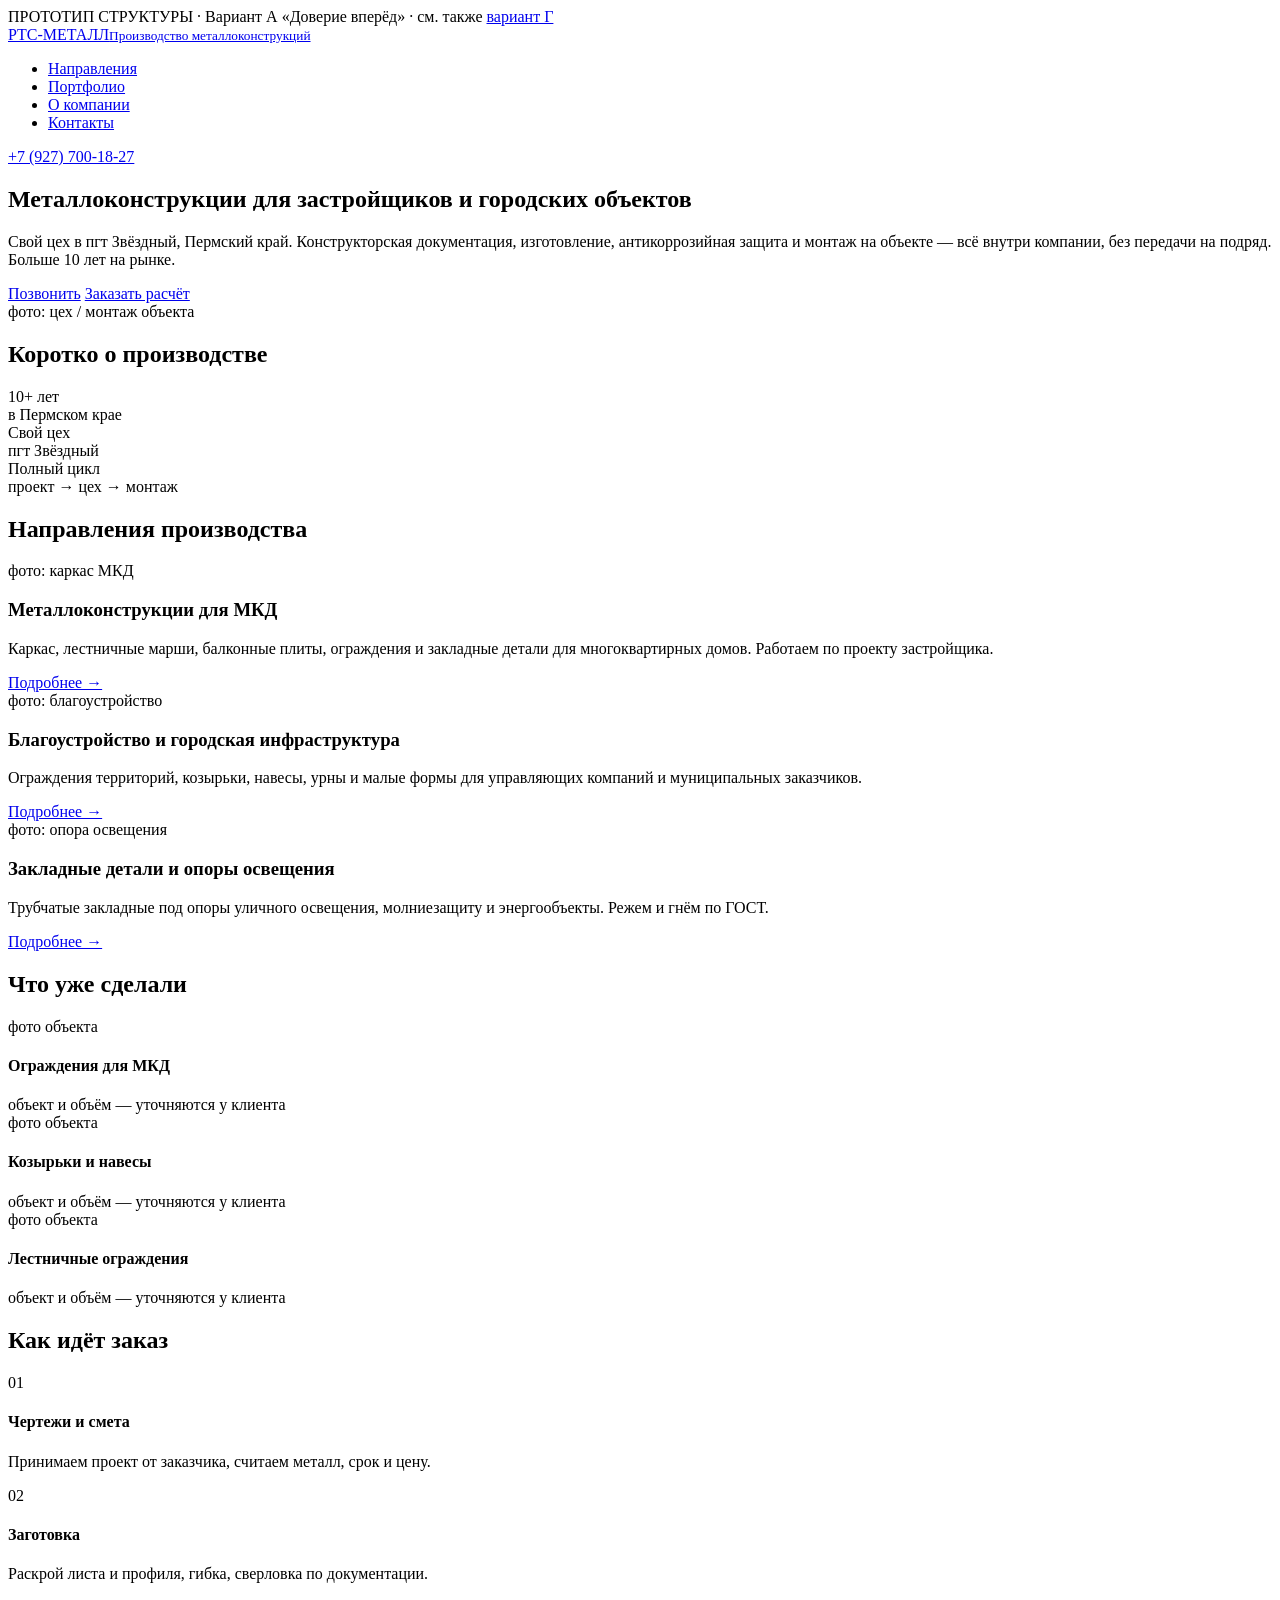
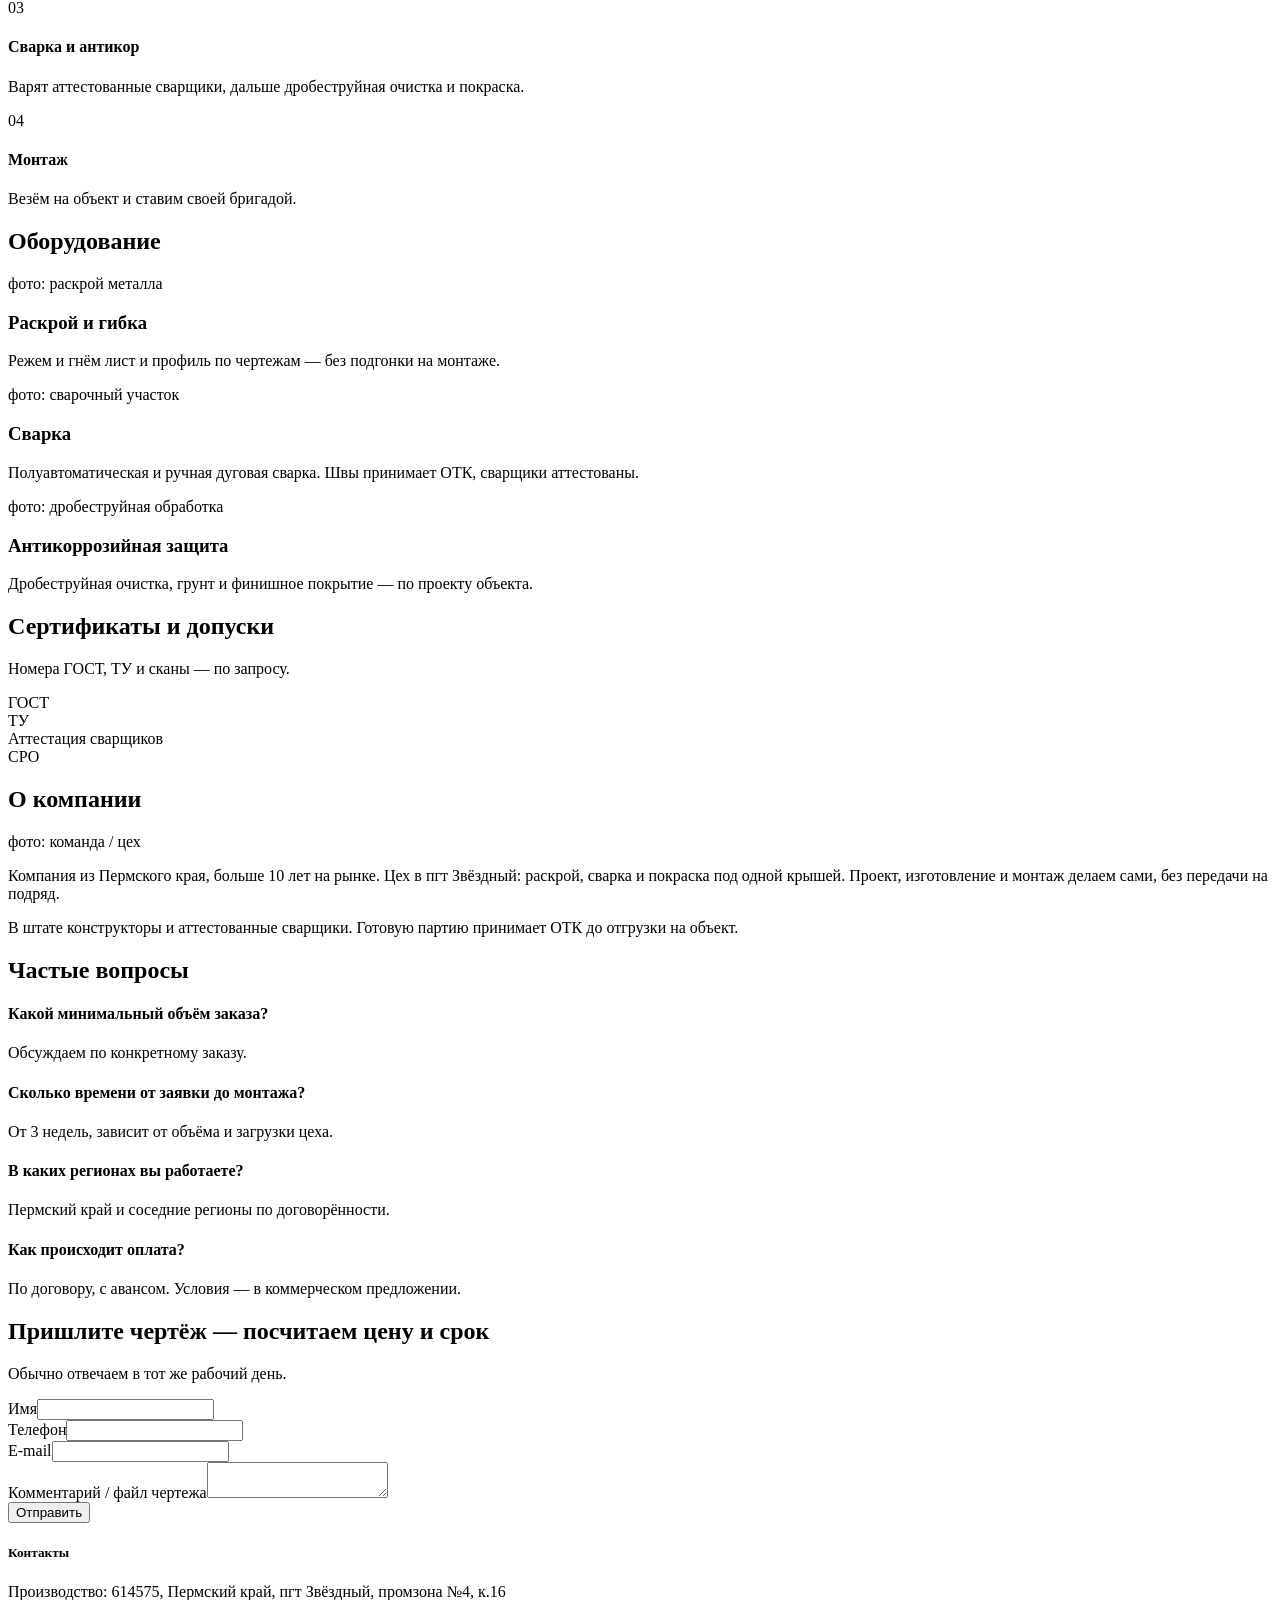
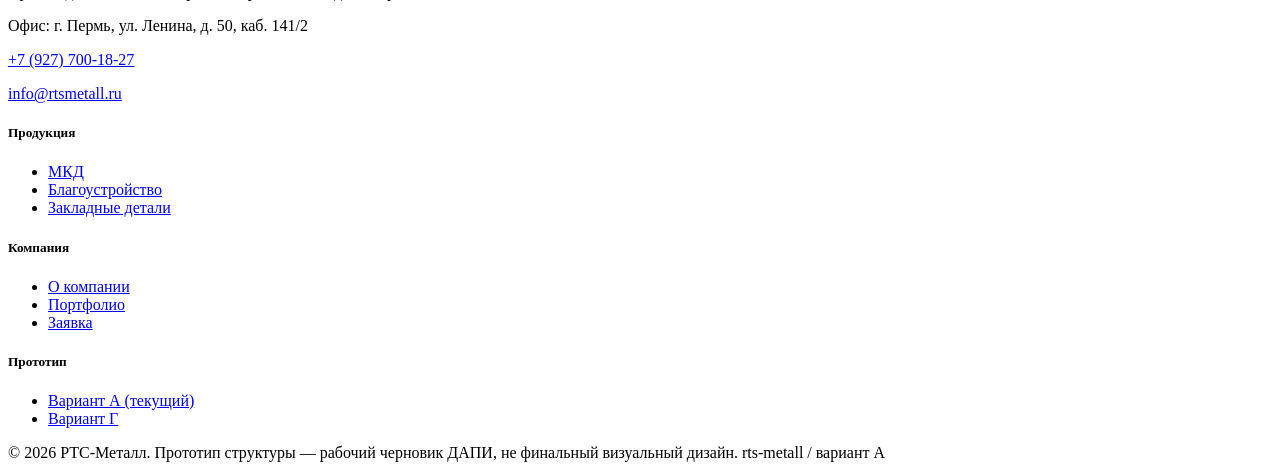
==== commit 6895bfdc: "Anti-slop pass on both prototype variants - New H1/lede: concrete positioning, no "полного цикла — о" ====
--- a/index.html
+++ b/index.html
@@ -30,8 +30,8 @@
 
   <section class="container hero">
     <div>
-      <h1>Металлоконструкции полного цикла — от чертежа до монтажа</h1>
-      <p class="lede">Проектируем, производим и монтируем металлоконструкции для застройщиков, благоустройства и городской инфраструктуры. Собственный цех в Пермском крае, 10 лет на рынке.</p>
+      <h1>Металлоконструкции для застройщиков и городских объектов</h1>
+      <p class="lede">Свой цех в пгт Звёздный, Пермский край. Конструкторская документация, изготовление, антикоррозийная защита и монтаж на объекте — всё внутри компании, без передачи на подряд. Больше 10 лет на рынке.</p>
       <div class="ctas">
         <a class="btn solid" href="tel:+79277001827">Позвонить</a>
         <a class="btn" href="#form">Заказать расчёт</a>
@@ -41,43 +41,40 @@
   </section>
 
   <section class="container section">
-    <h2>Цифры и факты</h2>
+    <h2>Коротко о производстве</h2>
     <div class="stats-grid">
-      <div class="stat-box"><div class="num">10 лет</div><div class="cap">опыта специалистов</div></div>
-      <div class="stat-box"><div class="num">100т</div><div class="cap">производственная мощность в месяц</div></div>
-      <div class="stat-box"><div class="num">20+</div><div class="cap">объектов в Пермском крае</div></div>
-      <div class="stat-box"><div class="num">100%</div><div class="cap">собственное производство</div></div>
+      <div class="stat-box"><div class="num">10+ лет</div><div class="cap">в Пермском крае</div></div>
+      <div class="stat-box"><div class="num">Свой цех</div><div class="cap">пгт Звёздный</div></div>
+      <div class="stat-box"><div class="num">Полный цикл</div><div class="cap">проект → цех → монтаж</div></div>
     </div>
   </section>
 
   <section class="container section" id="directions">
     <h2>Направления производства</h2>
-    <p class="lede">Три сферы, под каждую — свой лендинг с деталями, сертификатами и формой заявки.</p>
     <div class="cards-3">
       <div class="card">
         <div class="ph-img"><span class="cap">фото: каркас МКД</span></div>
         <h3>Металлоконструкции для МКД</h3>
-        <p>Каркасные конструкции, балконы и лоджии, лестничные марши, ограждения и закладные — для застройщиков многоквартирного жилья.</p>
+        <p>Каркас, лестничные марши, балконные плиты, ограждения и закладные детали для многоквартирных домов. Работаем по проекту застройщика.</p>
         <a class="btn small" href="#">Подробнее →</a>
       </div>
       <div class="card">
         <div class="ph-img"><span class="cap">фото: благоустройство</span></div>
         <h3>Благоустройство и городская инфраструктура</h3>
-        <p>Ограждения территорий, козырьки и навесы, лестничные ограждения — для управляющих компаний и муниципальных заказчиков.</p>
+        <p>Ограждения территорий, козырьки, навесы, урны и малые формы для управляющих компаний и муниципальных заказчиков.</p>
         <a class="btn small" href="#">Подробнее →</a>
       </div>
       <div class="card">
         <div class="ph-img"><span class="cap">фото: опора освещения</span></div>
         <h3>Закладные детали и опоры освещения</h3>
-        <p>Трубчатые закладные детали для опор уличного освещения, молниезащиты и энергообъектов.</p>
+        <p>Трубчатые закладные под опоры уличного освещения, молниезащиту и энергообъекты. Режем и гнём по ГОСТ.</p>
         <a class="btn small" href="#">Подробнее →</a>
       </div>
     </div>
   </section>
 
   <section class="container section" id="cases">
-    <h2>Реализованные проекты</h2>
-    <p class="lede">Наши металлоконструкции установлены на десятках объектов по Пермскому краю.</p>
+    <h2>Что уже сделали</h2>
     <div class="cases">
       <div class="case">
         <div class="ph-img"><span class="cap">фото объекта</span></div>
@@ -95,33 +92,32 @@
   </section>
 
   <section class="container section">
-    <h2>Производственный цикл</h2>
+    <h2>Как идёт заказ</h2>
     <div class="steps">
-      <div class="step"><div class="n">01</div><h4>Получение чертежей, проекта</h4><p>Анализ и уточнение требований заказчика.</p></div>
-      <div class="step"><div class="n">02</div><h4>Контроль качества</h4><p>Проверка соответствия стандартам на каждом этапе.</p></div>
-      <div class="step"><div class="n">03</div><h4>Производство</h4><p>Изготовление на современном оборудовании.</p></div>
-      <div class="step"><div class="n">04</div><h4>Монтаж</h4><p>Установка на объекте в срок.</p></div>
+      <div class="step"><div class="n">01</div><h4>Чертежи и смета</h4><p>Принимаем проект от заказчика, считаем металл, срок и цену.</p></div>
+      <div class="step"><div class="n">02</div><h4>Заготовка</h4><p>Раскрой листа и профиля, гибка, сверловка по документации.</p></div>
+      <div class="step"><div class="n">03</div><h4>Сварка и антикор</h4><p>Варят аттестованные сварщики, дальше дробеструйная очистка и покраска.</p></div>
+      <div class="step"><div class="n">04</div><h4>Монтаж</h4><p>Везём на объект и ставим своей бригадой.</p></div>
     </div>
   </section>
 
   <section class="container section">
-    <h2>Технологии и оборудование</h2>
-    <p class="lede">Современная производственная база обеспечивает точность, скорость и стабильное качество на каждом этапе.</p>
+    <h2>Оборудование</h2>
     <div class="cards-3">
-      <div class="card"><div class="ph-img"><span class="cap">фото: ЧПУ-станок</span></div><h3>Станки с ЧПУ</h3><p>Высокоточная обработка металла.</p></div>
-      <div class="card"><div class="ph-img"><span class="cap">фото: сварочный участок</span></div><h3>Сварочное производство</h3><p>Аттестованные сварщики и контроль швов.</p></div>
-      <div class="card"><div class="ph-img"><span class="cap">фото: дробеструйная обработка</span></div><h3>Антикоррозийная защита</h3><p>Дробеструйная обработка и покрытие в соответствии со стандартами.</p></div>
+      <div class="card"><div class="ph-img"><span class="cap">фото: раскрой металла</span></div><h3>Раскрой и гибка</h3><p>Режем и гнём лист и профиль по чертежам — без подгонки на монтаже.</p></div>
+      <div class="card"><div class="ph-img"><span class="cap">фото: сварочный участок</span></div><h3>Сварка</h3><p>Полуавтоматическая и ручная дуговая сварка. Швы принимает ОТК, сварщики аттестованы.</p></div>
+      <div class="card"><div class="ph-img"><span class="cap">фото: дробеструйная обработка</span></div><h3>Антикоррозийная защита</h3><p>Дробеструйная очистка, грунт и финишное покрытие — по проекту объекта.</p></div>
     </div>
   </section>
 
   <section class="container section">
     <h2>Сертификаты и допуски</h2>
-    <p class="lede">Точные номера сертификатов и сканы — после брифа с клиентом (см. README).</p>
+    <p class="lede">Номера ГОСТ, ТУ и сканы — по запросу.</p>
     <div class="badges">
       <div class="badge"><span>ГОСТ</span></div>
       <div class="badge"><span>ТУ</span></div>
       <div class="badge"><span>Аттестация сварщиков</span></div>
-      <div class="badge"><span>Допуск СРО (?)</span></div>
+      <div class="badge"><span>СРО</span></div>
     </div>
   </section>
 
@@ -130,25 +126,25 @@
     <div class="team">
       <div class="ph-img"><span class="cap">фото: команда / цех</span></div>
       <div>
-        <p>Работаем в Пермском крае больше 10 лет. Собственный цех в пгт Звёздный, полный цикл — от проектирования до монтажа на объекте.</p>
-        <p style="margin-top:12px">Команда мастеров и аттестованных сварщиков с профильным опытом. Контроль качества на каждом этапе производства.</p>
+        <p>Компания из Пермского края, больше 10 лет на рынке. Цех в пгт Звёздный: раскрой, сварка и покраска под одной крышей. Проект, изготовление и монтаж делаем сами, без передачи на подряд.</p>
+        <p style="margin-top:12px">В штате конструкторы и аттестованные сварщики. Готовую партию принимает ОТК до отгрузки на объект.</p>
       </div>
     </div>
   </section>
 
   <section class="container section">
-    <h2>FAQ</h2>
+    <h2>Частые вопросы</h2>
     <div class="faq">
-      <div class="faq-item"><h4>Какой минимальный объём заказа?</h4><p>Уточняется у клиента.</p></div>
-      <div class="faq-item"><h4>Сколько времени от заявки до монтажа?</h4><p>В среднем от 3 недель, в зависимости от объёма проекта.</p></div>
-      <div class="faq-item"><h4>В каких регионах вы работаете?</h4><p>Пермский край; расширение географии — уточняется у клиента.</p></div>
-      <div class="faq-item"><h4>Как происходит оплата?</h4><p>Уточняется у клиента.</p></div>
+      <div class="faq-item"><h4>Какой минимальный объём заказа?</h4><p>Обсуждаем по конкретному заказу.</p></div>
+      <div class="faq-item"><h4>Сколько времени от заявки до монтажа?</h4><p>От 3 недель, зависит от объёма и загрузки цеха.</p></div>
+      <div class="faq-item"><h4>В каких регионах вы работаете?</h4><p>Пермский край и соседние регионы по договорённости.</p></div>
+      <div class="faq-item"><h4>Как происходит оплата?</h4><p>По договору, с авансом. Условия — в коммерческом предложении.</p></div>
     </div>
   </section>
 
   <section class="container section" id="form">
-    <h2>Свяжитесь с нами для расчёта вашего проекта</h2>
-    <p class="lede">Отправьте заявку и мы свяжемся с Вами в ближайшее время.</p>
+    <h2>Пришлите чертёж — посчитаем цену и срок</h2>
+    <p class="lede">Обычно отвечаем в тот же рабочий день.</p>
     <form class="form">
       <div class="field"><label for="name">Имя</label><input id="name" type="text" required></div>
       <div class="field"><label for="phone">Телефон</label><input id="phone" type="tel" required></div>
